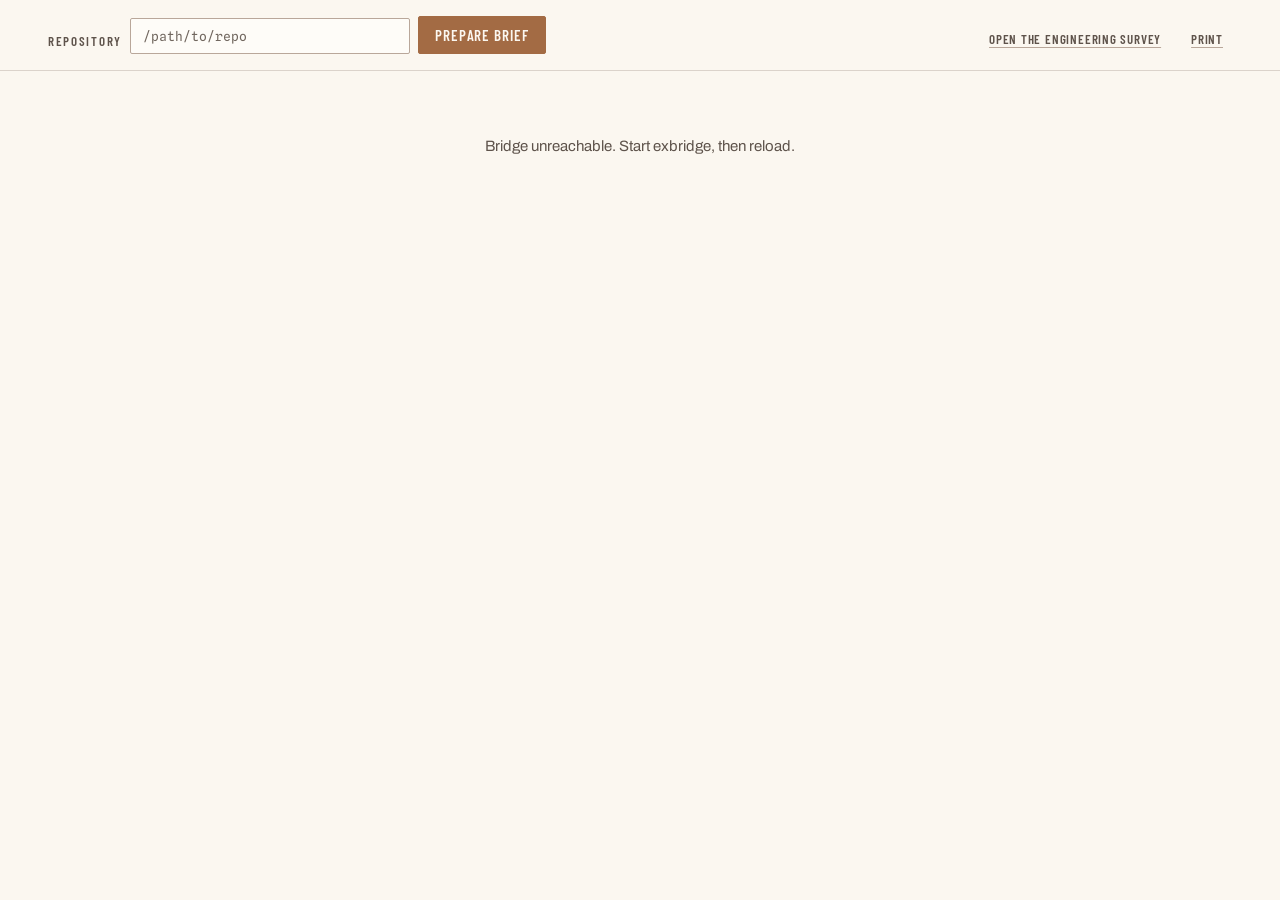
==== web/brief.html @ 2a7f6395 "entropyx survey: streaming bridge, two reading surfaces, parallel scan A browser instrument over ent" ====
<!doctype html>
<html lang="en">
<head>
<meta charset="utf-8">
<meta name="viewport" content="width=device-width, initial-scale=1">
<title>Codebase brief</title>
<meta name="description" content="A plain-language brief on a codebase, derived entirely from its git history. Every figure is measured and reproducible.">
<meta name="theme-color" content="#f7f3ea">
<link rel="stylesheet" href="./fonts/fonts.css">
<link rel="stylesheet" href="./style.css">
<link rel="stylesheet" href="./brief.css">
<link rel="icon" href="data:image/svg+xml,<svg xmlns='http://www.w3.org/2000/svg' viewBox='0 0 16 16'><rect width='16' height='16' fill='%23f7f3ea'/><path d='M1 12 L5 5 L8 9 L11 3 L15 11' fill='none' stroke='%238a4a22' stroke-width='1.5'/></svg>">
</head>
<body class="brief-page">

<nav class="brief-nav" id="brief-nav">
  <form id="brief-form" class="brief-nav__form">
    <label class="control__label" for="repo">Repository</label>
    <input class="control__input" id="repo" list="repo-list" spellcheck="false" placeholder="/path/to/repo" autocomplete="off" required>
    <datalist id="repo-list"></datalist>
    <button class="btn btn--primary" type="submit" id="run-btn">Prepare brief</button>
  </form>
  <div class="brief-nav__links">
    <a class="btn btn--ghost" id="to-survey" href="./index.html">Open the engineering survey</a>
    <button class="btn btn--ghost" type="button" id="print-btn">Print</button>
  </div>
</nav>

<main class="brief" id="brief" hidden>

  <header class="brief__head">
    <p class="brief__series">Codebase brief</p>
    <h1 class="brief__title" id="b-repo">—</h1>
    <p class="brief__period" id="b-period"></p>
  </header>

  <section class="brief__standfirst">
    <p id="b-standfirst"></p>
  </section>

  <ol class="findings" id="findings"></ol>

  <section class="brief__limits">
    <h2>What this does and does not measure</h2>
    <p>
      Every figure above is computed from this repository's git history — commits, diffs,
      authorship, and the current file tree. Nothing is estimated, sampled, or inferred by a
      model. Running the same measurement on the same commit always produces the same numbers,
      and the digest below is how you check that.
    </p>
    <p id="b-live" class="brief__live" hidden></p>
    <p>
      It measures <strong>how the code has moved</strong>, not whether the code is good. It cannot
      see product quality, customer impact, architectural fitness, or anything that happened
      outside version control. A file that scores calmly here can still be wrong; a file that
      scores hot may be under deliberate, healthy redevelopment. Treat every finding as a place
      to look, not a verdict.
    </p>
    <p id="b-gaps" class="brief__gaps"></p>
  </section>

  <footer class="brief__foot">
    <dl>
      <div><dt>Repository</dt><dd class="num" id="f-path"></dd></div>
      <div><dt>Commit</dt><dd class="num" id="f-head"></dd></div>
      <div><dt>Files measured</dt><dd class="num" id="f-files"></dd></div>
      <div><dt>Contributors</dt><dd class="num" id="f-authors"></dd></div>
      <div><dt>Digest</dt><dd class="num" id="f-digest"></dd></div>
      <div><dt>Prepared</dt><dd class="num" id="f-when"></dd></div>
    </dl>
    <p class="brief__tool">
      Measured with <span class="num">entropyx</span>, which reads the git history, and
      <span class="num">WhatTheDiff</span>, which compares similar files against each other.
      The digest is a fingerprint of the whole measurement: the same commit always produces the
      same digest, which is how you check nothing has been massaged.
    </p>
  </footer>
</main>

<div class="brief-status" id="status">
  <p id="status-text">Choose a repository to prepare a brief.</p>
  <div class="brief-status__bar" id="status-bar" hidden><span id="status-fill"></span></div>
  <p class="brief-status__hint" id="status-hint"></p>
</div>

<script type="module" src="./brief.js"></script>
</body>
</html>
---- web/fonts/fonts.css ----
/* latin-ext */
@font-face {
  font-family: 'Barlow Condensed';
  font-style: normal;
  font-weight: 500;
  font-display: swap;
  src: url(./HTxwL3I-JCGChYJ8VI-L6OO_au7B4-Lwz3jWuZEC.woff2) format('woff2');
  unicode-range: U+0100-02BA, U+02BD-02C5, U+02C7-02CC, U+02CE-02D7, U+02DD-02FF, U+0304, U+0308, U+0329, U+1D00-1DBF, U+1E00-1E9F, U+1EF2-1EFF, U+2020, U+20A0-20AB, U+20AD-20C0, U+2113, U+2C60-2C7F, U+A720-A7FF;
}
/* latin */
@font-face {
  font-family: 'Barlow Condensed';
  font-style: normal;
  font-weight: 500;
  font-display: swap;
  src: url(./HTxwL3I-JCGChYJ8VI-L6OO_au7B4-Lwz3bWuQ.woff2) format('woff2');
  unicode-range: U+0000-00FF, U+0131, U+0152-0153, U+02BB-02BC, U+02C6, U+02DA, U+02DC, U+0304, U+0308, U+0329, U+2000-206F, U+20AC, U+2122, U+2191, U+2193, U+2212, U+2215, U+FEFF, U+FFFD;
}
/* latin-ext */
@font-face {
  font-family: 'Barlow Condensed';
  font-style: normal;
  font-weight: 600;
  font-display: swap;
  src: url(./HTxwL3I-JCGChYJ8VI-L6OO_au7B4873z3jWuZEC.woff2) format('woff2');
  unicode-range: U+0100-02BA, U+02BD-02C5, U+02C7-02CC, U+02CE-02D7, U+02DD-02FF, U+0304, U+0308, U+0329, U+1D00-1DBF, U+1E00-1E9F, U+1EF2-1EFF, U+2020, U+20A0-20AB, U+20AD-20C0, U+2113, U+2C60-2C7F, U+A720-A7FF;
}
/* latin */
@font-face {
  font-family: 'Barlow Condensed';
  font-style: normal;
  font-weight: 600;
  font-display: swap;
  src: url(./HTxwL3I-JCGChYJ8VI-L6OO_au7B4873z3bWuQ.woff2) format('woff2');
  unicode-range: U+0000-00FF, U+0131, U+0152-0153, U+02BB-02BC, U+02C6, U+02DA, U+02DC, U+0304, U+0308, U+0329, U+2000-206F, U+20AC, U+2122, U+2191, U+2193, U+2212, U+2215, U+FEFF, U+FFFD;
}
/* latin-ext */
@font-face {
  font-family: 'Archivo';
  font-style: normal;
  font-weight: 400;
  font-stretch: 100%;
  font-display: swap;
  src: url(./k3kPo8UDI-1M0wlSV9XAw6lQkqWY8Q82sLyTOxK-vA.woff2) format('woff2');
  unicode-range: U+0100-02BA, U+02BD-02C5, U+02C7-02CC, U+02CE-02D7, U+02DD-02FF, U+0304, U+0308, U+0329, U+1D00-1DBF, U+1E00-1E9F, U+1EF2-1EFF, U+2020, U+20A0-20AB, U+20AD-20C0, U+2113, U+2C60-2C7F, U+A720-A7FF;
}
/* latin */
@font-face {
  font-family: 'Archivo';
  font-style: normal;
  font-weight: 400;
  font-stretch: 100%;
  font-display: swap;
  src: url(./k3kPo8UDI-1M0wlSV9XAw6lQkqWY8Q82sLydOxI.woff2) format('woff2');
  unicode-range: U+0000-00FF, U+0131, U+0152-0153, U+02BB-02BC, U+02C6, U+02DA, U+02DC, U+0304, U+0308, U+0329, U+2000-206F, U+20AC, U+2122, U+2191, U+2193, U+2212, U+2215, U+FEFF, U+FFFD;
}
/* latin-ext */
@font-face {
  font-family: 'Archivo';
  font-style: normal;
  font-weight: 500;
  font-stretch: 100%;
  font-display: swap;
  src: url(./k3kPo8UDI-1M0wlSV9XAw6lQkqWY8Q82sLyTOxK-vA.woff2) format('woff2');
  unicode-range: U+0100-02BA, U+02BD-02C5, U+02C7-02CC, U+02CE-02D7, U+02DD-02FF, U+0304, U+0308, U+0329, U+1D00-1DBF, U+1E00-1E9F, U+1EF2-1EFF, U+2020, U+20A0-20AB, U+20AD-20C0, U+2113, U+2C60-2C7F, U+A720-A7FF;
}
/* latin */
@font-face {
  font-family: 'Archivo';
  font-style: normal;
  font-weight: 500;
  font-stretch: 100%;
  font-display: swap;
  src: url(./k3kPo8UDI-1M0wlSV9XAw6lQkqWY8Q82sLydOxI.woff2) format('woff2');
  unicode-range: U+0000-00FF, U+0131, U+0152-0153, U+02BB-02BC, U+02C6, U+02DA, U+02DC, U+0304, U+0308, U+0329, U+2000-206F, U+20AC, U+2122, U+2191, U+2193, U+2212, U+2215, U+FEFF, U+FFFD;
}
/* latin-ext */
@font-face {
  font-family: 'Archivo';
  font-style: normal;
  font-weight: 600;
  font-stretch: 100%;
  font-display: swap;
  src: url(./k3kPo8UDI-1M0wlSV9XAw6lQkqWY8Q82sLyTOxK-vA.woff2) format('woff2');
  unicode-range: U+0100-02BA, U+02BD-02C5, U+02C7-02CC, U+02CE-02D7, U+02DD-02FF, U+0304, U+0308, U+0329, U+1D00-1DBF, U+1E00-1E9F, U+1EF2-1EFF, U+2020, U+20A0-20AB, U+20AD-20C0, U+2113, U+2C60-2C7F, U+A720-A7FF;
}
/* latin */
@font-face {
  font-family: 'Archivo';
  font-style: normal;
  font-weight: 600;
  font-stretch: 100%;
  font-display: swap;
  src: url(./k3kPo8UDI-1M0wlSV9XAw6lQkqWY8Q82sLydOxI.woff2) format('woff2');
  unicode-range: U+0000-00FF, U+0131, U+0152-0153, U+02BB-02BC, U+02C6, U+02DA, U+02DC, U+0304, U+0308, U+0329, U+2000-206F, U+20AC, U+2122, U+2191, U+2193, U+2212, U+2215, U+FEFF, U+FFFD;
}
/* latin-ext */
@font-face {
  font-family: 'Spline Sans Mono';
  font-style: normal;
  font-weight: 400;
  font-display: swap;
  src: url(./R70BjzAei_CDNLfgZxrW6wrZOF2WX5yZmF2a.woff2) format('woff2');
  unicode-range: U+0100-02BA, U+02BD-02C5, U+02C7-02CC, U+02CE-02D7, U+02DD-02FF, U+0304, U+0308, U+0329, U+1D00-1DBF, U+1E00-1E9F, U+1EF2-1EFF, U+2020, U+20A0-20AB, U+20AD-20C0, U+2113, U+2C60-2C7F, U+A720-A7FF;
}
/* latin */
@font-face {
  font-family: 'Spline Sans Mono';
  font-style: normal;
  font-weight: 400;
  font-display: swap;
  src: url(./R70BjzAei_CDNLfgZxrW6wrZOF2WX5KZmA.woff2) format('woff2');
  unicode-range: U+0000-00FF, U+0131, U+0152-0153, U+02BB-02BC, U+02C6, U+02DA, U+02DC, U+0304, U+0308, U+0329, U+2000-206F, U+20AC, U+2122, U+2191, U+2193, U+2212, U+2215, U+FEFF, U+FFFD;
}
/* latin-ext */
@font-face {
  font-family: 'Spline Sans Mono';
  font-style: normal;
  font-weight: 500;
  font-display: swap;
  src: url(./R70BjzAei_CDNLfgZxrW6wrZOF2WX5yZmF2a.woff2) format('woff2');
  unicode-range: U+0100-02BA, U+02BD-02C5, U+02C7-02CC, U+02CE-02D7, U+02DD-02FF, U+0304, U+0308, U+0329, U+1D00-1DBF, U+1E00-1E9F, U+1EF2-1EFF, U+2020, U+20A0-20AB, U+20AD-20C0, U+2113, U+2C60-2C7F, U+A720-A7FF;
}
/* latin */
@font-face {
  font-family: 'Spline Sans Mono';
  font-style: normal;
  font-weight: 500;
  font-display: swap;
  src: url(./R70BjzAei_CDNLfgZxrW6wrZOF2WX5KZmA.woff2) format('woff2');
  unicode-range: U+0000-00FF, U+0131, U+0152-0153, U+02BB-02BC, U+02C6, U+02DA, U+02DC, U+0304, U+0308, U+0329, U+2000-206F, U+20AC, U+2122, U+2191, U+2193, U+2212, U+2215, U+FEFF, U+FFFD;
}
---- web/style.css ----
/* entropyx survey — cartographic sheet.
   Palette derives from printed topographic quadrangles: warm vellum stock,
   brown ink, sienna contours, and a hypsometric tint ramp for elevation.
   Every hue on this sheet encodes a value. */

:root {
  /* Sheet stock and ink. Neutrals are tinted toward the sienna brand hue
     (~55) so paper, rule, and contour read as one printing. */
  --paper:        oklch(97.8% 0.010 85);
  --paper-sunk:   oklch(95.6% 0.013 82);
  --paper-raised: oklch(99.2% 0.006 85);
  --ink:          oklch(26% 0.022 58);
  --ink-soft:     oklch(45% 0.020 58);
  --ink-faint:    oklch(52% 0.018 58);
  --rule:         oklch(87% 0.014 65);
  --rule-strong:  oklch(74% 0.028 55);
  --contour:      oklch(58% 0.090 55);

  /* Hypsometric tints. Lightness falls monotonically 94 -> 53 so the ramp
     survives greyscale printing and colour-vision deficiency — the tint is
     never the only channel, but it must still be ordered without hue. */
  --el-0: oklch(94.5% 0.020 152);
  --el-1: oklch(90%   0.048 140);
  --el-2: oklch(85.5% 0.072 116);
  --el-3: oklch(80%   0.092 95);
  --el-4: oklch(73%   0.100 72);
  --el-5: oklch(64%   0.106 52);
  --el-6: oklch(53%   0.118 38);

  /* Signal classes, drawn as ink symbols. Distinct in hue from the ramp so
     a symbol never reads as an elevation. */
  --c-refactor_convergence:    oklch(42% 0.120 160);
  --c-api_drift:               oklch(45% 0.155 320);
  --c-ownership_fragmentation: oklch(50% 0.130 62);
  --c-incident_aftershock:     oklch(48% 0.190 25);
  --c-coupled_amplifier:       oklch(42% 0.140 250);
  --c-frozen_neglect:          oklch(56% 0.030 232);

  /* Event kinds. Two of the five name the same phenomenon as a signal
     class and reuse its ink; the other three get their own so a timeline
     lane is identifiable by colour as well as by symbol. */
  --e-rename:               oklch(48% 0.085 195);
  --e-hotspot:              oklch(52% 0.145 45);
  --e-ownership_split:      oklch(50% 0.130 62);
  --e-api_drift:            oklch(45% 0.155 320);
  --e-incident_aftershock:  oklch(48% 0.190 25);

  /* 4pt scale. 8pt alone is too coarse for a dense instrument. */
  --space-2xs: 4px;  --space-xs: 8px;   --space-sm: 12px;
  --space-md: 16px;  --space-lg: 24px;  --space-xl: 32px;
  --space-2xl: 48px; --space-3xl: 64px;

  --sans: "Archivo", ui-sans-serif, system-ui, sans-serif;
  --display: "Barlow Condensed", "Archivo Narrow", ui-sans-serif, sans-serif;
  --mono: "Spline Sans Mono", ui-monospace, "SFMono-Regular", monospace;

  --ease-out: cubic-bezier(.22, 1, .36, 1);        /* quint */
  --ease-settle: cubic-bezier(.16, 1, .3, 1);      /* expo  */
}

*, *::before, *::after { box-sizing: border-box; }

/* Several sections below set display, which would defeat the attribute. */
[hidden] { display: none !important; }

html { -webkit-text-size-adjust: 100%; }

body {
  margin: 0;
  background: var(--paper);
  color: var(--ink);
  font-family: var(--sans);
  font-size: 15px;
  line-height: 1.55;
  font-feature-settings: "kern" 1;
  /* Faint registration grid, as on a survey sheet. */
  background-image:
    linear-gradient(oklch(58% 0.09 55 / .045) 1px, transparent 1px),
    linear-gradient(90deg, oklch(58% 0.09 55 / .045) 1px, transparent 1px);
  background-size: 96px 96px, 96px 96px;
}

.sprite { position: absolute; width: 0; height: 0; overflow: hidden; }

h1, h2, h3 { margin: 0; font-weight: 600; }

.num {
  font-family: var(--mono);
  font-variant-numeric: tabular-nums;
  font-feature-settings: "tnum" 1;
}

.muted { color: var(--ink-faint); }

/* ── Sheet header ─────────────────────────────────────────────────── */

.sheet {
  display: grid;
  grid-template-columns: minmax(0, 1.1fr) minmax(320px, .9fr);
  gap: var(--space-lg) var(--space-2xl);
  align-items: start;
  padding: var(--space-lg) clamp(var(--space-md), 3vw, var(--space-2xl)) var(--space-md);
  border-bottom: 1px solid var(--rule-strong);
  background: color-mix(in oklch, var(--paper) 96%, transparent);
  backdrop-filter: blur(6px);
  position: sticky;
  top: 0;
  z-index: 10;
}

.sheet__series {
  display: block;
  font-family: var(--display);
  font-size: 12px;
  font-weight: 600;
  letter-spacing: .18em;
  text-transform: uppercase;
  color: var(--contour);
}

.sheet__title {
  font-family: var(--display);
  font-size: clamp(30px, 4.2vw, 46px);
  line-height: 1.02;
  letter-spacing: -.005em;
  margin-block: 2px 0;
}

.sheet__sub {
  margin: var(--space-2xs) 0 0;
  color: var(--ink-soft);
  max-width: 52ch;
  font-size: 14px;
}

/* ── Controls ─────────────────────────────────────────────────────── */

.control { display: grid; gap: var(--space-xs); }

.control__label, .legend__title, .rail__kicker, .section-title {
  font-family: var(--display);
  font-size: 13px;
  font-weight: 600;
  letter-spacing: .13em;
  text-transform: uppercase;
  color: var(--ink-soft);
}

.section-title { color: var(--ink); font-size: 15px; }

.control__row { display: flex; gap: var(--space-xs); }

.control__input {
  flex: 1 1 auto;
  min-width: 0;
  font-family: var(--mono);
  font-size: 13px;
  padding: 9px var(--space-sm);
  color: var(--ink);
  background: var(--paper-raised);
  border: 1px solid var(--rule-strong);
  border-radius: 2px;
}
.control__input::placeholder { color: var(--ink-faint); }
.control__input:focus-visible { outline: 2px solid var(--contour); outline-offset: 1px; }

.btn {
  font-family: var(--display);
  font-size: 15px;
  font-weight: 600;
  letter-spacing: .06em;
  text-transform: uppercase;
  padding: 9px var(--space-md);
  color: var(--ink);
  background: var(--paper-raised);
  border: 1px solid var(--rule-strong);
  border-radius: 2px;
  cursor: pointer;
  transition: background-color .18s var(--ease-out), color .18s var(--ease-out);
}
.btn:hover { background: var(--paper-sunk); }
.btn:focus-visible { outline: 2px solid var(--contour); outline-offset: 1px; }
.btn[disabled] { opacity: .45; cursor: not-allowed; }

.btn--primary { background: var(--contour); border-color: var(--contour); color: var(--paper); }
.btn--primary:hover { background: oklch(50% 0.095 52); }

.btn--ghost {
  background: none;
  border-color: transparent;
  color: var(--ink-soft);
  font-size: 13px;
  padding: 4px var(--space-xs);
  text-decoration: underline;
  text-underline-offset: 3px;
  text-decoration-color: var(--rule-strong);
}
.btn--ghost:hover { background: none; color: var(--ink); }

.control__aside { margin: 0; }
.control__opts { display: flex; flex-wrap: wrap; gap: var(--space-md); font-size: 13px; color: var(--ink-soft); }
.opt { display: inline-flex; align-items: center; gap: var(--space-2xs); }
.opt__num {
  width: 68px;
  font-family: var(--mono);
  font-size: 12px;
  padding: 3px 6px;
  border: 1px solid var(--rule-strong);
  border-radius: 2px;
  background: var(--paper-raised);
  color: var(--ink);
}

/* ── Marginalia: the trust surface ────────────────────────────────── */

.marginalia {
  grid-column: 1 / -1;
  display: flex;
  flex-wrap: wrap;
  gap: var(--space-xs) var(--space-xl);
  margin: 0;
  padding-top: var(--space-sm);
  border-top: 1px dashed var(--rule);
}
.marginalia div { display: flex; align-items: baseline; gap: var(--space-xs); }
.marginalia dt {
  font-family: var(--display);
  font-size: 12px;
  letter-spacing: .12em;
  text-transform: uppercase;
  color: var(--ink-faint);
}
.marginalia dd { margin: 0; font-size: 13px; }
#m-digest { max-width: 22ch; overflow: hidden; text-overflow: ellipsis; white-space: nowrap; }

/* ── Sheet body ───────────────────────────────────────────────────── */

.sheet-body {
  display: grid;
  grid-template-columns: 28px minmax(0, 1fr) minmax(300px, 360px);
  align-items: start;
  gap: 0 var(--space-xl);
  padding: var(--space-lg) clamp(var(--space-md), 3vw, var(--space-2xl)) var(--space-3xl);
}

.gutter { position: relative; align-self: stretch; border-right: 1px solid var(--rule); }
.gutter__ticks { position: sticky; top: 200px; display: grid; gap: 0; }
.gutter__tick {
  height: 24px;
  border-top: 1px solid var(--rule);
  position: relative;
  transform: scaleX(0);
  transform-origin: right;
  animation: tick-in .5s var(--ease-out) forwards;
}
.gutter__tick--major { border-top-color: var(--rule-strong); }
.gutter__tick--major::after {
  content: attr(data-label);
  position: absolute;
  right: calc(100% + 6px);
  top: -8px;
  font-family: var(--mono);
  font-size: 10px;
  color: var(--ink-faint);
}
@keyframes tick-in { to { transform: scaleX(1); } }

.field { display: grid; gap: var(--space-2xl); min-width: 0; }

/* ── First run ────────────────────────────────────────────────────── */

.blank { max-width: 64ch; }
.blank__lede { margin: var(--space-xs) 0 var(--space-lg); color: var(--ink-soft); font-size: 15px; }

.blank__keys { list-style: none; margin: 0; padding: 0; display: grid; gap: var(--space-md); counter-reset: k; }
.blank__keys li { display: grid; grid-template-columns: 4ch minmax(0, 1fr); gap: var(--space-md); align-items: start; }
.blank__keynum { font-size: 12px; color: var(--contour); padding-top: 3px; }
.blank__keys h3 { font-family: var(--display); font-size: 19px; letter-spacing: .005em; }
.blank__keys p { margin: 1px 0 0; color: var(--ink-soft); font-size: 13.5px; }

.blank__cost {
  margin: var(--space-xl) 0 0;
  padding-top: var(--space-md);
  border-top: 1px dashed var(--rule);
  font-size: 13.5px;
  color: var(--ink-soft);
}
.blank__cost strong { color: var(--ink); font-weight: 600; }

/* ── Survey log (phase telemetry) ─────────────────────────────────── */

.log__head, .terrain__head, .calib__head, .marks__head {
  display: flex;
  align-items: baseline;
  justify-content: space-between;
  gap: var(--space-md);
  flex-wrap: wrap;
  margin-bottom: var(--space-xs);
}

.log__note { margin: 0 0 var(--space-sm); font-size: 13px; color: var(--ink-soft); }

.log__list { list-style: none; margin: 0; padding: 0; display: grid; gap: 1px; }
.log[data-collapsed="true"] .log__list { display: none; }

.phase {
  display: grid;
  grid-template-columns: 15ch minmax(80px, 200px) 8ch 4ch minmax(0, 1fr);
  align-items: center;
  gap: var(--space-sm);
  padding: 5px var(--space-xs);
  font-size: 13px;
  border-bottom: 1px solid var(--rule);
  opacity: 0;
  transform: translateY(4px);
  animation: settle .45s var(--ease-settle) forwards;
}
@keyframes settle { to { opacity: 1; transform: none; } }

.phase__name { font-family: var(--mono); font-size: 12px; color: var(--ink-soft); }
.phase[data-status="running"] .phase__name,
.phase[data-status="done"] .phase__name { color: var(--ink); }

.phase__bar { height: 7px; background: var(--paper-sunk); border: 1px solid var(--rule); border-radius: 1px; overflow: hidden; }
.phase__fill {
  height: 100%;
  width: 0;
  background: var(--contour);
  transform-origin: left;
  transition: width .3s linear;
}
.phase[data-status="running"] .phase__fill { background: repeating-linear-gradient(
    100deg, var(--contour) 0 8px, oklch(66% 0.075 55) 8px 16px);
  animation: crawl 1.1s linear infinite; }
@keyframes crawl { to { background-position: 32px 0; } }
.phase[data-status="queued"] .phase__bar { opacity: .45; }

.phase__ms { font-family: var(--mono); font-size: 12px; text-align: right; color: var(--ink-soft); }
.phase__pct { font-family: var(--mono); font-size: 11px; text-align: right; color: var(--ink-faint); }
.phase[data-share="dominant"] .phase__pct { color: var(--el-6); font-weight: 600; }
.phase__detail { font-family: var(--mono); font-size: 11.5px; color: var(--ink-faint); overflow: hidden; text-overflow: ellipsis; white-space: nowrap; }

.phase--dominant .phase__name { font-weight: 600; }
.phase--dominant .phase__ms { color: var(--ink); font-weight: 500; }

/* The phase that actually ate the scan earns the darkest ink. */
.phase[data-share="dominant"] .phase__fill { background: var(--el-6); }
.phase[data-share="dominant"] .phase__name,
.phase[data-share="dominant"] .phase__ms { color: var(--ink); font-weight: 600; }

/* ── Terrain ──────────────────────────────────────────────────────── */

.terrain__legendnote, .calib__note, .marks__note {
  margin: 0;
  font-size: 13px;
  color: var(--ink-soft);
  max-width: 62ch;
}
.terrain__legendnote strong { color: var(--ink); font-weight: 600; }
.terrain__legendnote sub { font-size: .78em; }

.terrain {
  position: relative;
  width: 100%;
  aspect-ratio: 16 / 9;
  min-height: 340px;
  margin-top: var(--space-sm);
  background: var(--paper-sunk);
  border: 1px solid var(--rule-strong);
  overflow: hidden;
}
.terrain:focus-visible { outline: 2px solid var(--contour); outline-offset: 2px; }

.cell {
  position: absolute;
  overflow: hidden;
  border: 0;
  padding: 3px 5px;
  margin: 0;
  text-align: left;
  font: inherit;
  cursor: pointer;
  color: var(--ink);
  /* Contour hairline between tint bands, as on a hypsometric sheet. */
  box-shadow: inset 0 0 0 .5px oklch(40% 0.05 55 / .35);
  opacity: 0;
  transform: scale(.94);
  animation: wash-in .55s var(--ease-out) forwards;
  animation-delay: var(--d, 0ms);
  transition: box-shadow .15s var(--ease-out), background-color .45s var(--ease-out);
}
@keyframes wash-in { to { opacity: 1; transform: none; } }

.cell:hover { box-shadow: inset 0 0 0 1.5px var(--ink); z-index: 3; }
.cell:focus-visible { outline: none; box-shadow: inset 0 0 0 2px var(--ink); z-index: 4; }

/* Selection is a survey treatment, not a hue — the sheet has no spare
   colour, so the occupied station gets a double stroke and corner ticks. */
.cell[aria-selected="true"] {
  box-shadow: inset 0 0 0 2px var(--ink), inset 0 0 0 4px var(--paper);
  z-index: 5;
}
.cell[aria-selected="true"]::after {
  content: "";
  position: absolute;
  inset: 5px;
  border: 1px dashed color-mix(in oklch, var(--ink) 55%, transparent);
  pointer-events: none;
}

.cell__label {
  display: block;
  white-space: pre-line;
  font-family: var(--mono);
  font-size: 10.5px;
  line-height: 1.25;
  letter-spacing: -.01em;
  word-break: break-all;
  pointer-events: none;
}
.cell__sym { position: absolute; right: 3px; bottom: 3px; width: 12px; height: 12px; pointer-events: none; }
.cell[data-tiny="true"] .cell__label { display: none; }

/* Ink flips to paper on the dark end of the ramp so labels stay legible. */
.cell[data-band="6"] { color: var(--paper); }
.cell[data-band="6"]:hover { box-shadow: inset 0 0 0 1.5px var(--paper); }
.cell[data-band="6"][aria-selected="true"] {
  box-shadow: inset 0 0 0 2px var(--paper), inset 0 0 0 4px oklch(30% 0.05 45);
}

.terrain__truncation {
  margin: var(--space-xs) 0 0;
  font-size: 12.5px;
  color: var(--ink-faint);
  font-family: var(--mono);
}

/* ── Legend ───────────────────────────────────────────────────────── */

.legend {
  display: grid;
  grid-template-columns: minmax(220px, 300px) minmax(0, 1fr);
  gap: var(--space-lg) var(--space-2xl);
  margin-top: var(--space-md);
  padding-top: var(--space-md);
  border-top: 1px dashed var(--rule);
}

.ramp { display: flex; height: 14px; margin-top: 6px; border: 1px solid var(--rule-strong); }
.ramp__step { flex: 1; }
/* One tick per band boundary, aligned to the ramp's step edges. */
.ramp__scale {
  display: grid;
  grid-template-columns: repeat(8, 1fr);
  font-family: var(--mono);
  font-size: 10px;
  color: var(--ink-faint);
  margin-top: 3px;
}
.ramp__scale span { text-align: center; transform: translateX(-50%); white-space: nowrap; }
.ramp__scale span:first-child { transform: none; text-align: left; }
.ramp__scale span:last-child { transform: none; text-align: right; }
.ramp__note { margin: var(--space-xs) 0 0; font-size: 11.5px; line-height: 1.4; color: var(--ink-faint); max-width: 34ch; }

.classlist { list-style: none; margin: 6px 0 0; padding: 0; display: grid; grid-template-columns: repeat(auto-fit, minmax(172px, 1fr)); gap: 4px var(--space-lg); }
.classlist li { display: flex; align-items: center; gap: var(--space-xs); font-size: 12.5px; }
.classlist svg { width: 14px; height: 14px; flex: none; }
.classlist .count { margin-left: auto; padding-left: var(--space-xs); font-family: var(--mono); font-size: 11.5px; color: var(--ink-faint); }
.classlist li[data-empty="true"] { opacity: .42; }
.classlist__note { margin: var(--space-xs) 0 0; font-size: 11px; color: var(--ink-faint); font-family: var(--mono); }

/* ── Calibration ──────────────────────────────────────────────────── */

.calib__grid { display: grid; grid-template-columns: repeat(auto-fit, minmax(230px, 1fr)); gap: var(--space-sm) var(--space-xl); margin-top: var(--space-sm); }

.weight { display: grid; grid-template-columns: 1fr auto; gap: 2px var(--space-xs); align-items: baseline; }
.weight__label { font-size: 12.5px; color: var(--ink-soft); }
.weight__label b { color: var(--ink); font-weight: 600; }
.weight__val { font-family: var(--mono); font-size: 12px; }
.weight input[type="range"] { grid-column: 1 / -1; width: 100%; accent-color: var(--contour); margin: 0; }

.calib__foot { display: flex; align-items: center; justify-content: space-between; gap: var(--space-md); flex-wrap: wrap; margin-top: var(--space-sm); }
.calib__sum { margin: 0; font-family: var(--mono); font-size: 12.5px; color: var(--ink-soft); }
.calib__sum[data-off="true"] { color: var(--c-incident_aftershock); }
.calib__kernel { display: block; margin-top: 2px; font-family: var(--mono); font-size: 11.5px; color: var(--ink-faint); }

/* ── Divergence (WhatTheDiff layer) ───────────────────────────────── */

.diverge__note { margin: 0; font-size: 13px; color: var(--ink-soft); max-width: 62ch; }

.fleet {
  margin-top: var(--space-md);
  padding-top: var(--space-sm);
  border-top: 1px solid var(--rule);
}
.fleet__head { display: flex; align-items: baseline; justify-content: space-between; gap: var(--space-md); flex-wrap: wrap; }
.fleet__name { font-family: var(--mono); font-size: 12.5px; font-weight: 500; word-break: break-all; }
.fleet__meta { font-size: 11.5px; color: var(--ink-faint); font-family: var(--mono); }

.conflicts { list-style: none; margin: var(--space-xs) 0 0; padding: 0; display: grid; gap: var(--space-xs); }

.conflict {
  display: grid;
  grid-template-columns: minmax(140px, 22ch) minmax(0, 1fr);
  gap: var(--space-sm);
  align-items: start;
  padding: 5px 0;
}
.conflict__key { font-size: 12px; color: var(--ink); overflow-wrap: anywhere; }
.conflict__majority { margin: 0 0 3px; font-size: 12px; display: flex; gap: var(--space-xs); flex-wrap: wrap; align-items: baseline; }
.conflict__majority .num { color: var(--c-refactor_convergence); }

.conflict__deviants { list-style: none; margin: 0; padding: 0; display: flex; flex-wrap: wrap; gap: 4px var(--space-xs); font-size: 11.5px; }
.conflict__deviants button {
  display: inline-flex; align-items: baseline; gap: 6px;
  font: inherit; cursor: pointer;
  padding: 2px 6px;
  color: var(--ink);
  background: var(--paper-sunk);
  border: 1px solid var(--rule);
  border-radius: 2px;
}
.conflict__deviants button:hover { border-color: var(--ink-soft); }
.conflict__deviants button:focus-visible { outline: 2px solid var(--contour); outline-offset: 1px; }
.conflict__val { color: var(--c-incident_aftershock); }

.diverge__excluded { margin-top: var(--space-lg); font-size: 12.5px; color: var(--ink-soft); }
.diverge__excluded summary { cursor: pointer; font-family: var(--display); font-size: 12px; letter-spacing: .1em; text-transform: uppercase; color: var(--ink-faint); }
.diverge__excluded ul { margin: var(--space-xs) 0 0; padding-left: var(--space-md); display: grid; gap: 3px; }
.diverge__excluded .num { font-size: 11.5px; }

/* A file at odds with its peers gets a corner notch — a third channel,
   deliberately quiet, on the opposite corner from the class symbol. */
.cell[data-diverges="true"]::before {
  content: "";
  position: absolute;
  top: 0; right: 0;
  border-width: 0 9px 9px 0;
  border-style: solid;
  border-color: transparent var(--c-incident_aftershock) transparent transparent;
  pointer-events: none;
}

.rail__fleet { margin: 0 0 var(--space-xs); font-size: 12.5px; color: var(--ink-soft); }
.deviants { list-style: none; margin: 0; padding: 0; display: flex; flex-wrap: wrap; gap: 4px; font-size: 11.5px; }
.deviants li { max-width: 100%; padding: 1px 6px; background: var(--paper-sunk); border: 1px solid var(--rule); border-radius: 2px; overflow-wrap: anywhere; }
.deviants li.muted { border-color: transparent; background: none; padding-left: 0; }

/* ── Survey marks (event timeline) ────────────────────────────────── */

.timeline { margin-top: var(--space-md); display: grid; gap: 1px; }

.timeline__lane {
  display: grid;
  grid-template-columns: 20ch minmax(0, 1fr);
  align-items: start;
  gap: var(--space-md);
  padding: 6px 0;
  border-top: 1px solid var(--rule);
}

.timeline__lanelabel {
  display: flex; align-items: baseline; justify-content: space-between; gap: var(--space-xs);
  font-family: var(--display); font-size: 12px; letter-spacing: .1em; text-transform: uppercase;
  color: var(--ink-soft);
  padding-top: 3px;
}
.timeline__lanename { display: inline-flex; align-items: center; gap: 6px; }
.timeline__lanename svg { width: 13px; height: 13px; flex: none; }
.timeline__lanecount { font-size: 11px; letter-spacing: 0; color: var(--ink-faint); }

/* Density profile for lanes too crowded to plot individually. */
.density { position: absolute; inset: 0; display: block; }
.dbar {
  position: absolute;
  bottom: 0;
  min-width: 2px;
  border-right: 1px solid var(--paper);
  opacity: 0;
  transform-origin: bottom;
  animation: rise .5s var(--ease-out) forwards;
  animation-delay: var(--d, 0ms);
}
@keyframes rise { from { opacity: 0; transform: scaleY(.2); } to { opacity: .88; transform: none; } }

/* The track is the time axis for this lane. Height grows with the number
   of stacked tiers so dense clusters never overlap. */
.timeline__track {
  position: relative;
  display: block;
  min-height: calc(var(--tiers, 1) * 18px + 2px);
  background-image: linear-gradient(var(--rule), var(--rule));
  background-size: 100% 1px;
  background-position: 0 8px;
  background-repeat: no-repeat;
}
.timeline__lane:has(.density) .timeline__track {
  background-position: 0 100%;
}

.mark {
  position: absolute;
  top: calc(var(--tier, 0) * 17px);
  width: 16px; height: 16px;
  margin-left: -8px;
  border: 0; padding: 0; background: none; cursor: pointer;
  opacity: 0;
  animation: settle .5s var(--ease-settle) forwards;
  animation-delay: var(--d, 0ms);
  transition: transform .15s var(--ease-out);
}
.mark svg { width: 100%; height: 100%; display: block; }
.mark:hover, .mark:focus-visible { outline: none; transform: scale(1.4); z-index: 2; }

.timeline__ruler {
  display: grid;
  grid-template-columns: 20ch minmax(0, 1fr);
  gap: var(--space-md);
  font-family: var(--mono); font-size: 10.5px; color: var(--ink-faint);
  border-top: 1px solid var(--rule-strong);
  padding-top: 4px;
}
.timeline__ruler span:last-child { display: flex; justify-content: space-between; }

/* ── Evidence rail ────────────────────────────────────────────────── */

.rail {
  position: sticky;
  top: 200px;
  border: 1px solid var(--rule-strong);
  background: var(--paper-raised);
  padding: var(--space-md);
  min-width: 0;
}

.rail__empty { color: var(--ink-soft); font-size: 13.5px; display: grid; gap: var(--space-xs); }
.rail__empty p { margin: 0; max-width: 34ch; }
.rail__emptyicon { width: 26px; height: 26px; color: var(--rule-strong); }

.rail__kicker { display: flex; align-items: center; gap: 6px; margin: 0 0 2px; }
.rail__kicker svg { width: 14px; height: 14px; }

.rail__path {
  font-family: var(--mono);
  font-size: 13px;
  font-weight: 500;
  line-height: 1.4;
  word-break: break-all;
  margin-bottom: var(--space-xs);
}

.rail__composite { display: flex; align-items: baseline; gap: var(--space-xs); margin: 0 0 var(--space-md); }
.num--big { font-size: 30px; line-height: 1; font-weight: 500; }
.rail__compositelabel { font-family: var(--display); font-size: 12px; letter-spacing: .12em; text-transform: uppercase; color: var(--ink-faint); }

.rail__sub {
  font-family: var(--display); font-size: 13px; letter-spacing: .12em; text-transform: uppercase;
  color: var(--ink-soft);
  margin: var(--space-md) 0 var(--space-xs);
  padding-top: var(--space-xs);
  border-top: 1px dashed var(--rule);
  display: flex; justify-content: space-between; align-items: baseline; gap: var(--space-xs);
}
.rail__handle { font-size: 10.5px; letter-spacing: 0; text-transform: none; color: var(--ink-faint); }

.profile { list-style: none; margin: 0; padding: 0; display: grid; gap: 5px; }
.profile li { display: grid; grid-template-columns: 9ch minmax(0, 1fr) 4.6ch; align-items: center; gap: var(--space-xs); font-size: 12px; }
.profile__axis { font-family: var(--mono); font-size: 11px; color: var(--ink-soft); }
.profile__track { height: 6px; background: var(--paper-sunk); border: 1px solid var(--rule); position: relative; }
.profile__bar { position: absolute; inset: 0 auto 0 0; background: var(--contour); width: 0; transition: width .5s var(--ease-out); }
.profile li[data-discount="true"] .profile__bar { background: var(--c-refactor_convergence); }
.profile__val { font-family: var(--mono); font-variant-numeric: tabular-nums; text-align: right; color: var(--ink-soft); }

.evidence { font-size: 12.5px; }
.evidence ul { list-style: none; margin: 0; padding: 0; display: grid; gap: var(--space-xs); }
.evidence li { display: grid; gap: 1px; padding-bottom: var(--space-xs); border-bottom: 1px solid var(--rule); }
.evidence li:last-child { border-bottom: 0; padding-bottom: 0; }
.commit__subject { line-height: 1.35; }
.commit__meta { font-family: var(--mono); font-size: 10.5px; color: var(--ink-faint); }
.authors { display: grid; gap: 3px; margin: var(--space-xs) 0 0; padding: 0; list-style: none; }
.authors li { display: grid; grid-template-columns: minmax(0, 1fr) 5ch; gap: var(--space-xs); font-size: 11.5px; }
.authors span:last-child { font-family: var(--mono); text-align: right; color: var(--ink-faint); }

.err {
  border: 1px solid var(--c-incident_aftershock);
  background: color-mix(in oklch, var(--c-incident_aftershock) 7%, var(--paper));
  padding: var(--space-sm);
  font-size: 13px;
}

/* ── Responsive: rearrange the sheet, do not amputate it ──────────── */

@media (max-width: 1100px) {
  .sheet { grid-template-columns: 1fr; }
  .sheet-body { grid-template-columns: 16px minmax(0, 1fr); }
  .rail {
    grid-column: 1 / -1;
    position: static;
    margin-top: var(--space-2xl);
  }
  .legend { grid-template-columns: 1fr; }
}

@media (max-width: 620px) {
  .sheet-body { grid-template-columns: minmax(0, 1fr); gap: 0; padding-inline: var(--space-md); }
  .gutter { display: none; }
  .terrain { aspect-ratio: 4 / 5; }
  .phase { grid-template-columns: 12ch minmax(0, 1fr) 7ch 4ch; }
  .phase__detail { display: none; }
  .control__row { flex-wrap: wrap; }
  .control__input { flex-basis: 100%; }

  /* A 20ch label column leaves no room for the transect on a phone, so
     the label becomes its own row above the track. */
  .timeline__lane, .timeline__ruler { grid-template-columns: minmax(0, 1fr); gap: var(--space-2xs); }
  .timeline__lanelabel { padding-top: 0; }
  .timeline__ruler span:first-child { display: none; }
}

/* Reduced motion: the unfold becomes an instant paint. */
@media (prefers-reduced-motion: reduce) {
  *, *::before, *::after {
    animation-duration: .001ms !important;
    animation-delay: 0ms !important;
    transition-duration: .001ms !important;
  }
}

/* ── Contributors (kraken layer) ──────────────────────────────────── */

.people__note { margin: 0; font-size: 13px; color: var(--ink-soft); max-width: 74ch; }
.people__note strong { color: var(--ink); font-weight: 600; }
.people__live { display: block; margin-top: 4px; color: var(--ink-faint); font-size: 12px; }

.roster {
  list-style: none;
  margin: var(--space-md) 0 0;
  padding: 0;
  display: grid;
  grid-template-columns: repeat(auto-fit, minmax(260px, 1fr));
  gap: var(--space-sm) var(--space-xl);
}
.roster__empty { grid-column: 1 / -1; font-size: 13px; }

.person { padding: var(--space-xs) 0; border-top: 1px solid var(--rule); }
.person__id { display: flex; align-items: baseline; gap: var(--space-xs); flex-wrap: wrap; }
.person__name { font-weight: 600; font-size: 14px; }
.person__login { font-size: 11.5px; color: var(--ink-faint); }

.person__facts { display: flex; flex-wrap: wrap; gap: 2px var(--space-sm); margin-top: 2px; font-size: 12px; color: var(--ink-soft); }
.person__k {
  font-family: var(--display); font-size: 10.5px; letter-spacing: .1em;
  text-transform: uppercase; color: var(--ink-faint);
}
.person__career { margin: 4px 0 0; font-size: 11px; color: var(--ink-faint); overflow-wrap: anywhere; }

.authors__name { display: block; text-align: left; font-weight: 600; color: var(--ink); }
.authors__org { display: block; text-align: left; font-size: 10.5px; color: var(--ink-faint); }

/* ── Mark callout ─────────────────────────────────────────────────── */

/* A map annotation, not a browser tooltip: dark ink card, hairline
   radius, appears instantly. One element, reused — hovering 900 marks
   costs nothing extra. */
.tip {
  position: fixed;
  z-index: 40;
  max-width: 320px;
  padding: 7px 10px 8px;
  background: oklch(24% 0.020 58 / .97);
  color: oklch(96% 0.008 85);
  border-radius: 3px;
  box-shadow: 0 2px 10px oklch(24% 0.02 58 / .28);
  font-size: 12px;
  line-height: 1.45;
  pointer-events: none;
  opacity: 0;
  transform: translateY(2px);
  transition: opacity .12s var(--ease-out), transform .12s var(--ease-out);
}
.tip[data-show="true"] { opacity: 1; transform: none; }

.tip__head {
  display: flex; align-items: baseline; justify-content: space-between; gap: var(--space-md);
  font-family: var(--display); font-size: 11px; letter-spacing: .11em; text-transform: uppercase;
  margin-bottom: 3px;
}
.tip__kind { color: var(--tip-accent, oklch(82% 0.09 60)); }
.tip__when { color: oklch(72% 0.012 85); font-family: var(--mono); letter-spacing: 0; }

.tip__path {
  font-family: var(--mono); font-size: 11.5px; line-height: 1.4;
  overflow-wrap: anywhere; color: oklch(97% 0.008 85);
}
.tip__detail { margin-top: 3px; color: oklch(85% 0.010 85); }
.tip__detail .num { font-family: var(--mono); font-size: 11px; }

.tip__foot {
  margin-top: 5px; padding-top: 4px;
  border-top: 1px solid oklch(45% 0.02 58 / .55);
  display: flex; gap: var(--space-sm); flex-wrap: wrap;
  font-family: var(--mono); font-size: 10.5px; color: oklch(70% 0.012 85);
}

@media (prefers-reduced-motion: reduce) { .tip { transition: none; } }
---- web/brief.css ----
/* Codebase brief — a document, not a dashboard.
   Inherits the survey's palette and type from style.css so the two read
   as one publication, but sets its own measure, rhythm and print rules.
   This page is going to end up as a PDF in a board pack; it is designed
   for that first and for the screen second. */

.brief-page {
  /* No registration grid here. A survey sheet is drawn on gridded stock;
     a brief is printed on plain paper. */
  background-image: none;
}

/* ── Chrome (screen only) ─────────────────────────────────────────── */

.brief-nav {
  display: flex;
  align-items: flex-end;
  justify-content: space-between;
  gap: var(--space-lg);
  flex-wrap: wrap;
  padding: var(--space-md) clamp(var(--space-md), 4vw, var(--space-2xl));
  border-bottom: 1px solid var(--rule);
}
.brief-nav__form { display: flex; align-items: flex-end; gap: var(--space-xs); flex-wrap: wrap; }
.brief-nav__form .control__input { min-width: 280px; }
.brief-nav__form .control__label { display: block; margin-bottom: 3px; }
.brief-nav__links { display: flex; gap: var(--space-sm); align-items: center; }

.brief-status {
  max-width: 62ch;
  margin: var(--space-3xl) auto;
  padding: 0 var(--space-md);
  text-align: center;
  color: var(--ink-soft);
}
.brief-status__bar { height: 4px; background: var(--paper-sunk); border: 1px solid var(--rule); margin: var(--space-md) 0 var(--space-xs); }
.brief-status__bar span { display: block; height: 100%; width: 0; background: var(--contour); transition: width .3s linear; }
.brief-status__hint { font-size: 12.5px; color: var(--ink-faint); }

/* ── The document ─────────────────────────────────────────────────── */

.brief {
  /* A single measure, generously set. Nothing on this page competes for
     attention with the sentence being read. */
  max-width: 74ch;
  margin: 0 auto;
  padding: clamp(var(--space-xl), 6vw, var(--space-3xl)) var(--space-lg) var(--space-3xl);
}

.brief__series {
  margin: 0;
  font-family: var(--display);
  font-size: 13px;
  font-weight: 600;
  letter-spacing: .2em;
  text-transform: uppercase;
  color: var(--contour);
}

.brief__title {
  font-family: var(--display);
  font-size: clamp(38px, 6vw, 64px);
  line-height: .98;
  letter-spacing: -.01em;
  margin: var(--space-2xs) 0 var(--space-xs);
}

.brief__period {
  margin: 0;
  font-family: var(--mono);
  font-size: 12.5px;
  color: var(--ink-faint);
  padding-bottom: var(--space-md);
  border-bottom: 2px solid var(--ink);
}

.brief__standfirst p {
  /* The one paragraph everyone reads. Larger than body, tighter measure. */
  margin: var(--space-lg) 0 var(--space-2xl);
  font-size: clamp(17px, 2.1vw, 20px);
  line-height: 1.5;
  max-width: 58ch;
  color: var(--ink);
}

/* ── Findings ─────────────────────────────────────────────────────── */

.findings { list-style: none; margin: 0; padding: 0; }

.finding {
  display: grid;
  grid-template-columns: 5ch minmax(0, 1fr);
  gap: var(--space-md);
  padding: var(--space-lg) 0;
  border-top: 1px solid var(--rule);
  break-inside: avoid;
}
.finding:first-child { border-top: 1px solid var(--rule-strong); }

.finding__num { margin: 0; font-size: 13px; color: var(--contour); padding-top: 5px; }

.finding__title {
  font-family: var(--display);
  font-size: clamp(23px, 3vw, 29px);
  line-height: 1.08;
  letter-spacing: -.005em;
  margin-bottom: var(--space-xs);
}

.finding__headline {
  margin: 0 0 var(--space-xs);
  font-size: 17px;
  line-height: 1.45;
  color: var(--ink);
}
.finding__headline strong { font-weight: 600; }

.finding__detail {
  margin: 0;
  font-size: 14.5px;
  line-height: 1.6;
  color: var(--ink-soft);
  max-width: 62ch;
}
.finding__detail .num { font-size: .92em; color: var(--ink); }

.finding__items {
  list-style: none;
  margin: var(--space-sm) 0 0;
  padding: 0;
  display: grid;
  gap: 3px;
  border-left: 1px solid var(--rule);
  padding-left: var(--space-sm);
}
.finding__items li {
  display: flex;
  justify-content: space-between;
  gap: var(--space-md);
  font-size: 12.5px;
  align-items: baseline;
}
.finding__items .num { overflow-wrap: anywhere; }
.finding__note { color: var(--ink-faint); font-family: var(--mono); font-size: 11px; white-space: nowrap; }

.finding__source {
  margin: var(--space-sm) 0 0;
  font-size: 12px;
  color: var(--ink-faint);
}
.finding__source a { color: var(--contour); text-underline-offset: 3px; }

/* ── Limits and colophon ──────────────────────────────────────────── */

.brief__limits {
  margin-top: var(--space-2xl);
  padding-top: var(--space-lg);
  border-top: 2px solid var(--ink);
  break-inside: avoid;
}
.brief__limits h2 {
  font-family: var(--display);
  font-size: 15px;
  letter-spacing: .13em;
  text-transform: uppercase;
  color: var(--ink-soft);
  margin-bottom: var(--space-sm);
}
.brief__limits p { margin: 0 0 var(--space-sm); font-size: 14px; line-height: 1.6; color: var(--ink-soft); max-width: 64ch; }
.brief__limits strong { color: var(--ink); font-weight: 600; }
.brief__gaps { font-family: var(--mono); font-size: 12.5px; }
.brief__live { border-left: 0; padding-left: 0; font-style: italic; }

.brief__foot { margin-top: var(--space-2xl); padding-top: var(--space-md); border-top: 1px solid var(--rule); break-inside: avoid; }
.brief__foot dl { display: grid; grid-template-columns: repeat(auto-fit, minmax(150px, 1fr)); gap: var(--space-sm) var(--space-lg); margin: 0 0 var(--space-md); }
.brief__foot dt {
  font-family: var(--display); font-size: 11px; letter-spacing: .12em; text-transform: uppercase;
  color: var(--ink-faint); margin-bottom: 1px;
}
.brief__foot dd { margin: 0; font-size: 12.5px; overflow-wrap: anywhere; }
.brief__tool { margin: 0; font-size: 12px; color: var(--ink-faint); max-width: 64ch; }

/* ── Print ────────────────────────────────────────────────────────── */

@page { margin: 18mm 16mm; }

@media print {
  .brief-nav, .brief-status { display: none !important; }
  .brief-page { background: #fff; }
  .brief { max-width: none; margin: 0; padding: 0; }
  .brief__title { font-size: 34pt; }
  .brief__standfirst p { font-size: 12pt; }
  .finding { padding: 14pt 0; }
  .finding__title { font-size: 16pt; }
  .finding__headline { font-size: 11pt; }
  .finding__detail, .brief__limits p { font-size: 9.5pt; color: #333; }
  .finding__source { font-size: 8pt; }
  /* Print the provenance, not the plumbing. A percent-encoded relative
     path is unusable on paper and only makes the line look broken; the
     reader following up will have the on-screen copy. */
  .finding__source a { color: inherit; text-decoration: none; }
  .finding__source a::before { content: "→ "; }
}
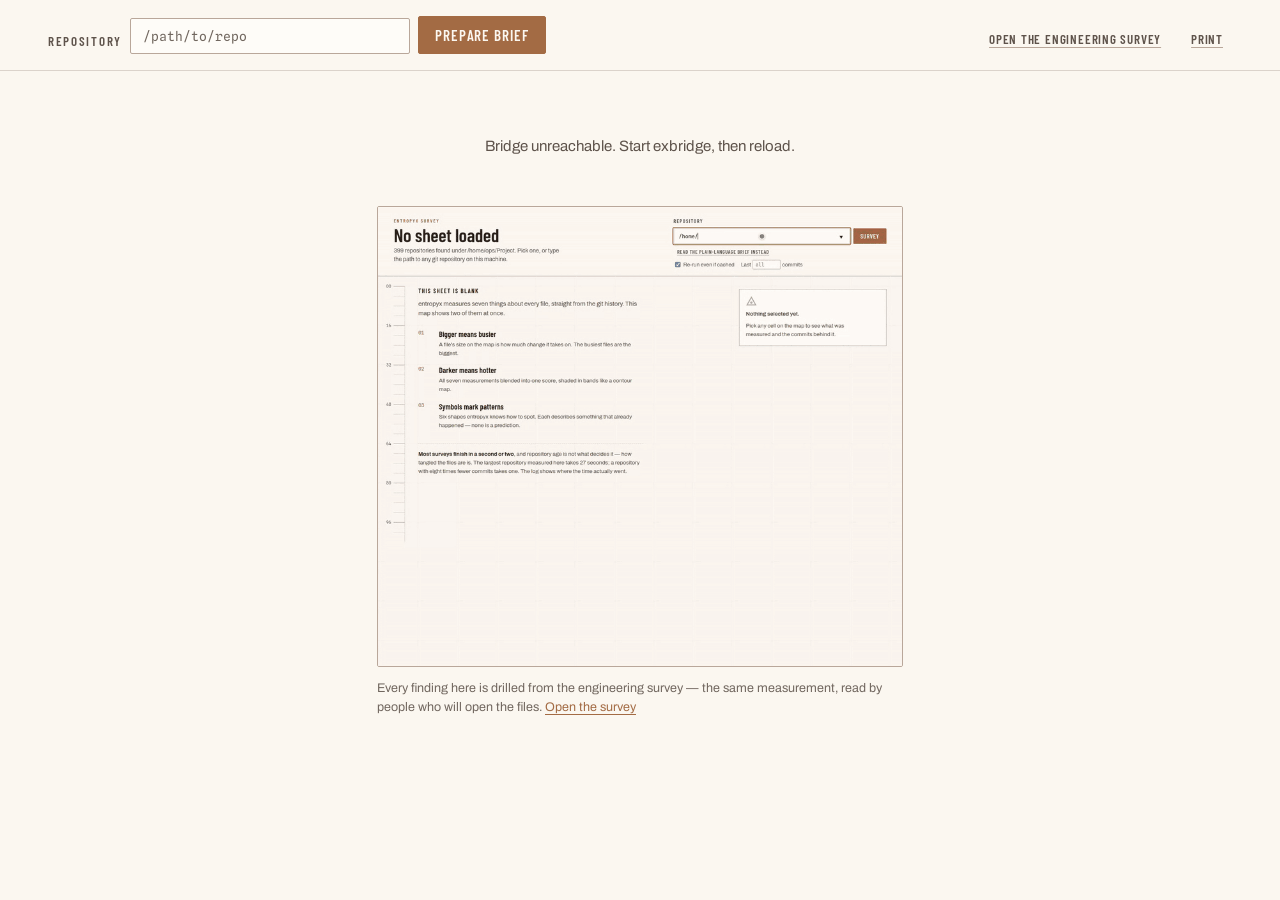
==== commit 1d5d165f: "Show the walkthrough on the brief's idle state The brief page opened on a single input and one line " ====
--- a/web/brief.html
+++ b/web/brief.html
@@ -81,6 +81,20 @@
   <p id="status-text">Choose a repository to prepare a brief.</p>
   <div class="brief-status__bar" id="status-bar" hidden><span id="status-fill"></span></div>
   <p class="brief-status__hint" id="status-hint"></p>
+
+  <!-- Idle only. Hidden the moment a run starts, replaced by the brief
+       itself when one finishes, and dropped from print entirely. -->
+  <figure class="brief-demo" id="demo">
+    <img src="./demo.gif" width="820" height="718" loading="lazy" decoding="async"
+         alt="A walkthrough of the engineering survey: starting a scan, the phase log
+              filling with real timings, the terrain drawing in, reading one file's
+              measurements and commits, and re-weighting the map live">
+    <figcaption>
+      Every finding here is drilled from the engineering survey — the same
+      measurement, read by people who will open the files.
+      <a href="./index.html">Open the survey</a>
+    </figcaption>
+  </figure>
 </div>
 
 <script type="module" src="./brief.js"></script>
--- a/web/brief.css
+++ b/web/brief.css
@@ -201,3 +201,27 @@
   .finding__source a { color: inherit; text-decoration: none; }
   .finding__source a::before { content: "→ "; }
 }
+
+/* ── Idle-state walkthrough ───────────────────────────────────────── */
+
+/* Shown only before a brief exists. It is a still-unfamiliar tool, and a
+   blank page with one input tells you nothing about what you are about
+   to get. */
+.brief-demo {
+  margin: var(--space-2xl) 0 0;
+  text-align: left;
+}
+.brief-demo img {
+  display: block;
+  width: 100%;
+  height: auto;
+  border: 1px solid var(--rule-strong);
+  border-radius: 2px;
+}
+.brief-demo figcaption {
+  margin-top: var(--space-sm);
+  font-size: 12.5px;
+  line-height: 1.5;
+  color: var(--ink-faint);
+}
+.brief-demo figcaption a { color: var(--contour); text-underline-offset: 3px; }
